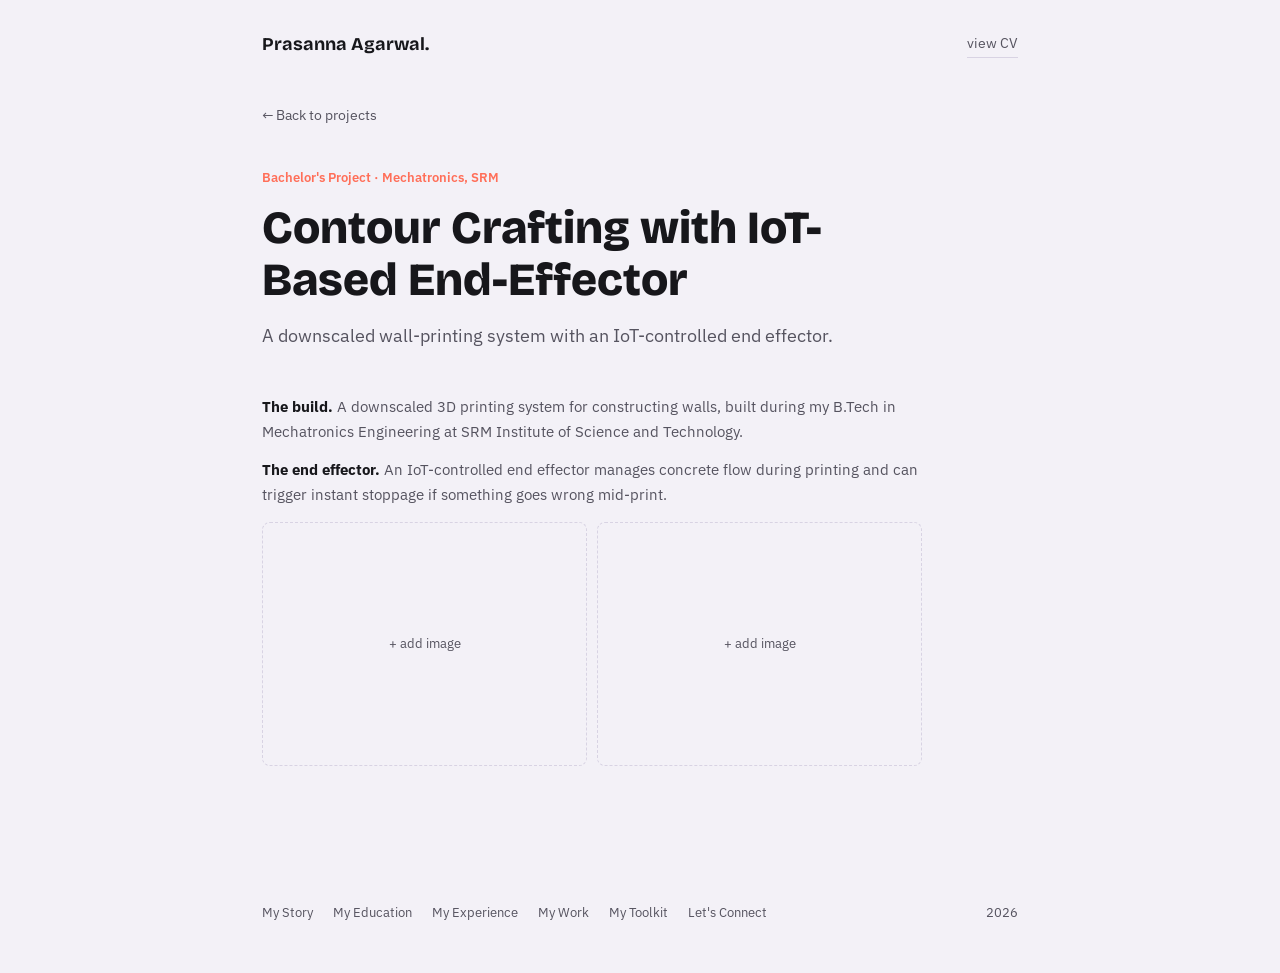
==== projects/contour-crafting/index.html @ 1745b342 "Add files via upload" ====
<!DOCTYPE html>
<html lang="en">
<head>
<meta charset="UTF-8">
<meta name="viewport" content="width=device-width, initial-scale=1.0">
<title>Contour Crafting 3D Printer — Prasanna Agarwal</title>
<link rel="preconnect" href="https://fonts.googleapis.com">
<link rel="preconnect" href="https://fonts.gstatic.com" crossorigin>
<link href="https://fonts.googleapis.com/css2?family=Bricolage+Grotesque:opsz,wght@12..96,400..800&family=IBM+Plex+Sans:wght@400;500;600&display=swap" rel="stylesheet">
<link rel="stylesheet" href="../../style.css">
</head>
<body>

<header class="site-header">
  <a href="../../index.html" class="wordmark">Prasanna Agarwal.</a>
  <a class="cv-link" href="../../Prasanna_Agarwal_CV.pdf" target="_blank" rel="noopener">view CV</a>
</header>

<main>
  <div class="project-page">
    <a class="back-link" href="../../index.html#work">← Back to projects</a>

    <span class="project-page-tag">Bachelor's Project · Mechatronics, SRM</span>
    <h1>Contour Crafting with IoT-Based End-Effector</h1>
    <p class="project-page-lede">A downscaled wall-printing system with an IoT-controlled end effector.</p>

    <div class="project-detail">
      <p><strong>The build.</strong> A downscaled 3D printing system for constructing walls, built during my B.Tech in Mechatronics Engineering at SRM Institute of Science and Technology.</p>
      <p><strong>The end effector.</strong> An IoT-controlled end effector manages concrete flow during printing and can trigger instant stoppage if something goes wrong mid-print.</p>

      <!-- Add more detail here (specific hardware, control approach, results) once you're ready to expand this page -->

      <div class="project-media">
        <figure class="media-placeholder"><span>+ add image</span></figure>
        <figure class="media-placeholder"><span>+ add image</span></figure>
      </div>

      <!-- Add a project-links block here once you have a repo or report link for this project -->
    </div>
  </div>
</main>

<footer class="site-footer">
  <nav>
    <a href="../../index.html#about">My Story</a>
    <a href="../../index.html#education">My Education</a>
    <a href="../../index.html#experience">My Experience</a>
    <a href="../../index.html#work">My Work</a>
    <a href="../../index.html#toolkit">My Toolkit</a>
    <a href="../../index.html#contact">Let's Connect</a>
  </nav>
  <span id="year"></span>
</footer>

<div class="tooltip" id="tooltip" role="tooltip"></div>
<script src="../../script.js"></script>
</body>
</html>
---- style.css ----
/* ============================================
   TOKENS — cobalt / coral, lavender-paper, personal & bold
   ============================================ */
:root {
  --ink:      #17171B;
  --paper:    #F3F1F7;   /* pale cool lavender-white */
  --paper-2:  #EAE6F1;
  --accent:   #3452FF;   /* cobalt */
  --accent-2: #FF6F59;   /* coral */
  --line:     #D8D3E3;
  --text-soft: #55535F;

  --font-display: 'Bricolage Grotesque', sans-serif;
  --font-body: 'IBM Plex Sans', sans-serif;

  --max-w: 900px;
  --edge: clamp(24px, 6vw, 72px);
}

* { box-sizing: border-box; }
html { scroll-behavior: smooth; }

@media (prefers-reduced-motion: reduce) {
  html { scroll-behavior: auto; }
  *, *::before, *::after { animation-duration: 0.01ms !important; transition-duration: 0.01ms !important; }
}

body {
  margin: 0;
  background: var(--paper);
  color: var(--ink);
  font-family: var(--font-body);
  font-size: 17px;
  line-height: 1.65;
  -webkit-font-smoothing: antialiased;
}

a { color: inherit; text-decoration: none; }

a:focus-visible, button:focus-visible {
  outline: 2px solid var(--accent);
  outline-offset: 3px;
}

h2 {
  font-family: var(--font-display);
  font-weight: 700;
  margin: 0 0 22px;
  font-size: clamp(26px, 3.6vw, 38px);
  line-height: 1.18;
  max-width: 18ch;
}

p { margin: 0; }
code {
  font-family: monospace;
  background: rgba(52, 82, 255, 0.08);
  padding: 0.1em 0.4em;
  border-radius: 3px;
  font-size: 0.88em;
  color: var(--accent);
}

/* ============================================
   HEADER
   ============================================ */
.site-header {
  display: flex;
  justify-content: space-between;
  align-items: center;
  max-width: var(--max-w);
  margin: 0 auto;
  padding: 30px var(--edge) 0;
}

.wordmark {
  font-family: var(--font-display);
  font-weight: 700;
  font-size: 18px;
}

.cv-link {
  font-size: 14px;
  color: var(--text-soft);
  border-bottom: 1px solid var(--line);
  padding-bottom: 2px;
}
.cv-link:hover { color: var(--accent); border-color: var(--accent); }

/* ============================================
   HERO / WORD COLLAGE
   ============================================ */
.hero {
  max-width: var(--max-w);
  margin: 0 auto;
  padding: clamp(48px, 9vw, 100px) var(--edge) 30px;
}

.hero-lede {
  font-size: clamp(19px, 2.4vw, 24px);
  max-width: 30ch;
  color: var(--ink);
  margin-bottom: 40px;
}

.word-collage {
  display: flex;
  flex-direction: column;
  align-items: flex-start;
  gap: 2px;
}

.cw {
  font-family: var(--font-display);
  line-height: 0.98;
}

.cw-a {
  font-size: clamp(22px, 3vw, 30px);
  font-weight: 500;
  color: var(--text-soft);
}
.cw-b {
  font-size: clamp(56px, 11vw, 118px);
  font-weight: 800;
  color: var(--ink);
}
.cw-c {
  font-size: clamp(30px, 5vw, 52px);
  font-weight: 400;
  font-style: italic;
  color: var(--text-soft);
  -webkit-text-stroke: 0;
}
.cw-dash {
  font-size: clamp(15px, 1.8vw, 18px);
  font-weight: 500;
  color: var(--accent);
  margin-left: 4px;
}
.cw-final {
  font-size: clamp(56px, 11vw, 118px);
  font-weight: 800;
  color: var(--accent);
  margin-top: 6px;
}
.cw-caption {
  font-family: var(--font-body);
  font-size: 14px;
  color: var(--text-soft);
  margin-top: 10px;
}

.tip-hint {
  margin-top: 34px;
  font-size: 13px;
  color: var(--text-soft);
  font-style: italic;
}

/* ============================================
   SHARED SECTION STYLES
   ============================================ */
main > section {
  max-width: var(--max-w);
  margin: 0 auto;
  padding: 70px var(--edge);
  border-top: 1px solid var(--line);
}

.section-kicker {
  font-family: var(--font-display);
  font-weight: 600;
  font-size: 13px;
  text-transform: lowercase;
  color: var(--accent-2);
  margin-bottom: 12px;
}

/* ============================================
   MY STORY
   ============================================ */
.story-body {
  margin-top: 26px;
  max-width: 64ch;
  display: flex;
  flex-direction: column;
  gap: 18px;
  color: var(--text-soft);
}

.term {
  font: inherit;
  color: var(--ink);
  font-weight: 600;
  background: none;
  border: none;
  border-bottom: 1.5px dotted var(--accent);
  padding: 0;
  cursor: pointer;
  position: relative;
}
.term:hover, .term:focus-visible { color: var(--accent); }

/* ============================================
   MY EDUCATION
   ============================================ */
.education-list {
  margin-top: 30px;
  display: flex;
  flex-direction: column;
  gap: 28px;
}

.education-head {
  display: flex;
  justify-content: space-between;
  align-items: baseline;
  gap: 12px;
  flex-wrap: wrap;
}

.education-head h3 {
  font-family: var(--font-display);
  font-size: 19px;
  font-weight: 700;
}

.education-dates {
  font-size: 13px;
  color: var(--accent-2);
  font-weight: 600;
  white-space: nowrap;
}

.education-org {
  font-size: 14.5px;
  color: var(--text-soft);
  margin-top: 4px;
}

.education-detail {
  margin-top: 10px;
  font-size: 15px;
  color: var(--text-soft);
  max-width: 62ch;
}

/* ============================================
   MY EXPERIENCE
   ============================================ */
.experience-list {
  margin-top: 30px;
  display: flex;
  flex-direction: column;
  gap: 36px;
}

.experience-item { max-width: 66ch; }

.experience-head {
  display: flex;
  justify-content: space-between;
  align-items: baseline;
  gap: 12px;
  flex-wrap: wrap;
}

.experience-head h3 {
  font-family: var(--font-display);
  font-size: 19px;
  font-weight: 700;
}

.experience-dates {
  font-size: 13px;
  color: var(--accent-2);
  font-weight: 600;
  white-space: nowrap;
}

.experience-org {
  font-size: 14.5px;
  color: var(--text-soft);
  margin-top: 4px;
}

.experience-summary {
  margin-top: 10px;
  font-size: 15px;
  color: var(--text-soft);
}

.experience-bullets {
  margin: 14px 0 0;
  padding-left: 20px;
  color: var(--text-soft);
  font-size: 15px;
  display: flex;
  flex-direction: column;
  gap: 8px;
}

.experience-highlight {
  margin-top: 20px;
  padding: 20px clamp(16px, 3vw, 26px);
  background: var(--paper-2);
  border: 1px solid var(--line);
  border-radius: 10px;
}
.experience-highlight h4 {
  font-family: var(--font-display);
  font-size: 15px;
  font-weight: 700;
  margin-bottom: 10px;
}
.experience-highlight p {
  font-size: 14.5px;
  color: var(--text-soft);
  padding-bottom: 10px;
}
.experience-highlight p strong { color: var(--ink); }
.experience-highlight .project-links { margin-bottom: 0; }

.project-link--disabled {
  cursor: default;
  color: var(--text-soft);
  background: var(--paper);
}
.project-link--disabled:hover {
  color: var(--text-soft);
  background: var(--paper);
  border-color: var(--line);
}

/* ============================================
   MY WORK — project cards as plain links
   ============================================ */
.project-card {
  display: grid;
  grid-template-columns: 84px 1fr;
  align-items: center;
  gap: 20px;
  padding: 18px 20px;
  border: 1px solid var(--line);
  border-radius: 10px;
  background: var(--paper-2);
  transition: background 0.15s ease, border-color 0.15s ease;
}
.project-card:hover {
  background: #E3DEF0;
  border-color: var(--accent);
}
.project-card:hover h3 { color: var(--accent); }


.project-visual {
  width: 84px;
  height: 58px;
}
.project-visual svg { width: 100%; height: 100%; }
.pv-path { stroke: var(--accent); stroke-width: 4; stroke-linecap: round; }
.pv-dot { fill: var(--accent-2); }
.pv-box { fill: none; stroke: var(--text-soft); stroke-width: 3; }
.pv-mist circle { fill: var(--accent); opacity: 0.55; }
.pv-wave rect { fill: var(--accent); }

.project-tag {
  font-size: 12.5px;
  font-weight: 600;
  color: var(--accent-2);
  display: block;
  margin-bottom: 4px;
}

.project-text h3 {
  font-family: var(--font-display);
  font-size: 19px;
  font-weight: 700;
  margin: 0 0 4px;
}

.project-text p {
  font-size: 14.5px;
  color: var(--text-soft);
}

.project-detail {
  padding: 0;
}

.project-detail p {
  font-size: 15px;
  color: var(--text-soft);
  padding-bottom: 14px;
}
.project-detail p strong { color: var(--ink); }

.project-media {
  display: grid;
  grid-template-columns: 1fr 1fr;
  gap: 10px;
  margin-bottom: 16px;
}

.media-placeholder {
  margin: 0;
  aspect-ratio: 4 / 3;
  border: 1.5px dashed var(--line);
  border-radius: 8px;
  display: flex;
  align-items: center;
  justify-content: center;
  background: var(--paper);
}
.media-placeholder span {
  font-size: 13px;
  color: var(--text-soft);
}

.project-media img {
  width: 100%;
  height: 100%;
  object-fit: cover;
  border-radius: 8px;
  display: block;
}

.project-links {
  display: flex;
  gap: 12px;
  margin-bottom: 18px;
}

.project-link {
  font-size: 13.5px;
  font-weight: 600;
  color: var(--ink);
  border: 1px solid var(--line);
  padding: 7px 14px;
  border-radius: 30px;
  background: var(--paper);
}
.project-link:hover {
  color: var(--paper);
  background: var(--accent);
  border-color: var(--accent);
}

/* ============================================
   TOOLKIT
   ============================================ */
.toolkit-list {
  margin-top: 30px;
  display: flex;
  flex-direction: column;
}

.toolkit-row {
  display: grid;
  grid-template-columns: 1fr 2fr;
  gap: 20px;
  padding: 16px 0;
  border-top: 1px solid var(--line);
}
.toolkit-row:last-child { border-bottom: 1px solid var(--line); }

.toolkit-cat {
  font-weight: 600;
  font-size: 15px;
}
.toolkit-items {
  color: var(--text-soft);
  font-size: 15px;
}

/* ============================================
   CONNECT
   ============================================ */
.connect-lede {
  margin-top: 18px;
  color: var(--text-soft);
  max-width: 48ch;
}

.connect-email {
  display: inline-block;
  margin-top: 30px;
  font-family: var(--font-display);
  font-weight: 800;
  font-size: clamp(24px, 4.4vw, 38px);
  border-bottom: 3px solid var(--accent-2);
}
.connect-email:hover { color: var(--accent); border-color: var(--accent); }

.connect-links {
  margin-top: 24px;
  display: flex;
  gap: 22px;
}
.connect-links a { color: var(--text-soft); font-size: 15px; }
.connect-links a:hover { color: var(--ink); }

.status-badge {
  margin-top: 40px;
  display: inline-flex;
  align-items: center;
  gap: 8px;
  font-size: 13.5px;
  color: var(--text-soft);
  border: 1px solid var(--line);
  padding: 7px 14px;
  border-radius: 30px;
}
.status-dot {
  width: 7px;
  height: 7px;
  border-radius: 50%;
  background: #3FB65F;
  box-shadow: 0 0 0 3px rgba(63, 182, 95, 0.18);
}

/* ============================================
   FOOTER
   ============================================ */
.site-footer {
  max-width: var(--max-w);
  margin: 0 auto;
  padding: 30px var(--edge) 50px;
  display: flex;
  justify-content: space-between;
  align-items: center;
  font-size: 13px;
  color: var(--text-soft);
}
.site-footer nav { display: flex; gap: 20px; }
.site-footer nav a:hover { color: var(--ink); }

/* ============================================
   TOOLTIP
   ============================================ */
.tooltip {
  position: fixed;
  max-width: 260px;
  background: var(--ink);
  color: var(--paper);
  font-size: 13.5px;
  line-height: 1.45;
  padding: 10px 13px;
  border-radius: 8px;
  pointer-events: none;
  opacity: 0;
  transform: translateY(4px);
  transition: opacity 0.15s ease, transform 0.15s ease;
  z-index: 20;
}
.tooltip.visible { opacity: 1; transform: translateY(0); }

/* ============================================
   PROJECT DETAIL PAGES
   ============================================ */
.project-page {
  max-width: var(--max-w);
  margin: 0 auto;
  padding: 40px var(--edge) 90px;
}

.back-link {
  display: inline-block;
  font-size: 14px;
  color: var(--text-soft);
  margin-bottom: 40px;
}
.back-link:hover { color: var(--accent); }

.project-page-tag {
  font-size: 13px;
  font-weight: 600;
  color: var(--accent-2);
  display: block;
  margin-bottom: 14px;
}

.project-page h1 {
  font-family: var(--font-display);
  font-weight: 800;
  font-size: clamp(30px, 5vw, 46px);
  line-height: 1.12;
  max-width: 20ch;
  margin: 0 0 16px;
}

.project-page-lede {
  font-size: 18px;
  color: var(--text-soft);
  max-width: 56ch;
  margin-bottom: 44px;
}

.project-page .project-detail {
  max-width: 66ch;
}
@media (max-width: 640px) {
  .project-card {
    grid-template-columns: 56px 1fr;
    gap: 14px;
  }
  .project-visual { width: 56px; height: 40px; }
  .toolkit-row { grid-template-columns: 1fr; gap: 4px; }
  .education-head, .experience-head { flex-direction: column; gap: 2px; }
  .site-footer { flex-direction: column; gap: 14px; align-items: flex-start; }
}
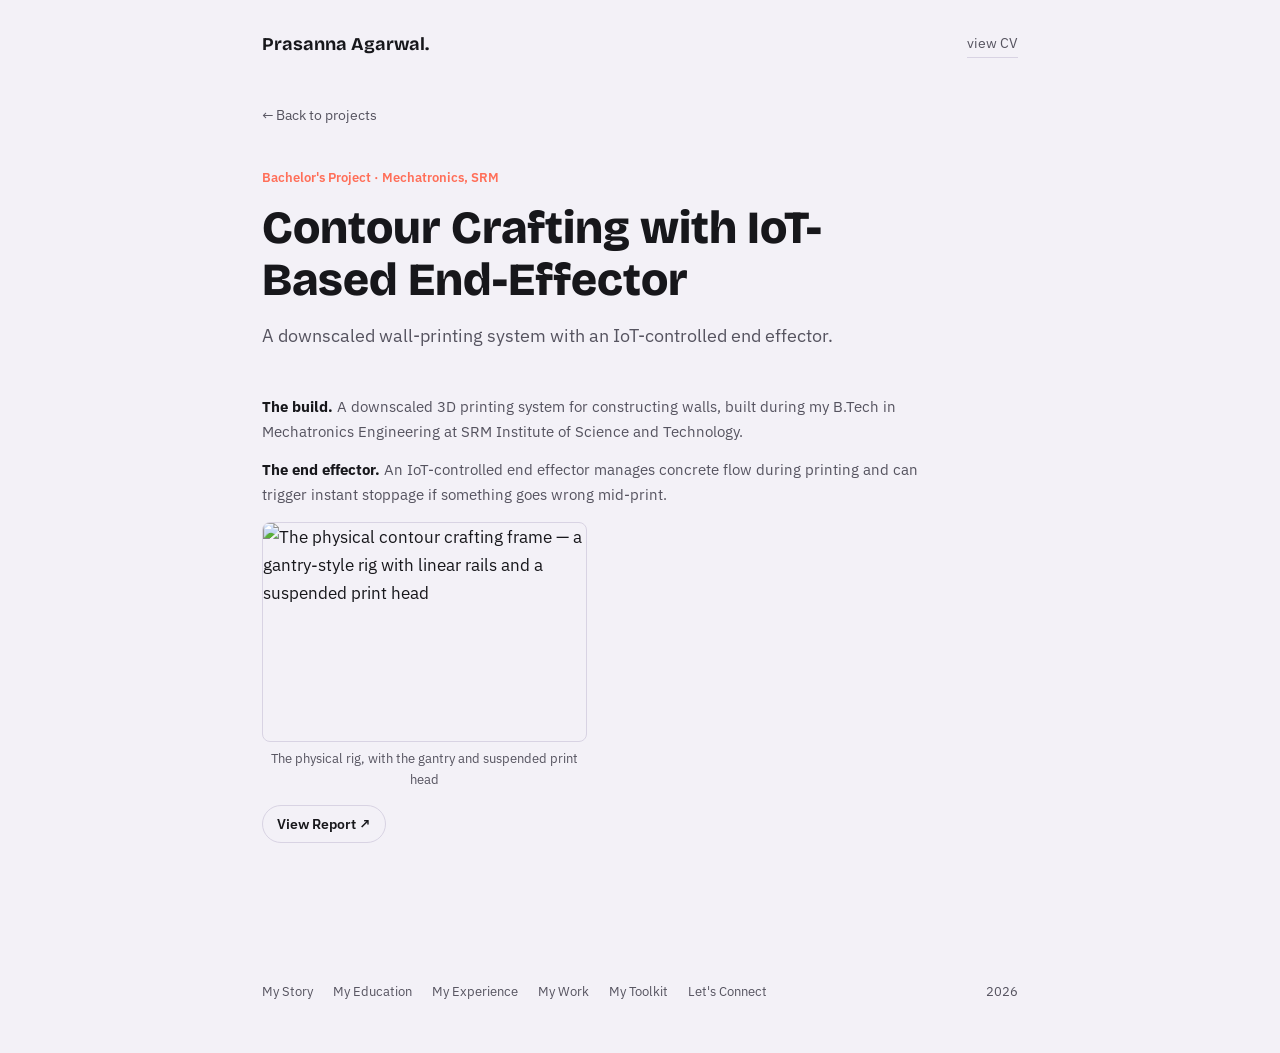
==== commit 66582e3d: "Add files via upload" ====
--- a/projects/contour-crafting/index.html
+++ b/projects/contour-crafting/index.html
@@ -30,12 +30,13 @@
 
       <!-- Add more detail here (specific hardware, control approach, results) once you're ready to expand this page -->
 
-      <div class="project-media">
-        <figure class="media-placeholder"><span>+ add image</span></figure>
-        <figure class="media-placeholder"><span>+ add image</span></figure>
+      <div class="project-media project-media--single">
+        <figure><img src="contour-crafting-robot.png" alt="The physical contour crafting frame — a gantry-style rig with linear rails and a suspended print head"><figcaption>The physical rig, with the gantry and suspended print head</figcaption></figure>
       </div>
 
-      <!-- Add a project-links block here once you have a repo or report link for this project -->
+      <div class="project-links">
+        <a href="https://drive.google.com/file/d/1OwDYiPm5V5KmVCCfqvbSK_SXb65v1fn_/view?usp=drive_link" class="project-link" target="_blank" rel="noopener">View Report ↗</a>
+      </div>
     </div>
   </div>
 </main>
--- a/style.css
+++ b/style.css
@@ -420,10 +420,22 @@
 
 .project-media img {
   width: 100%;
-  height: 100%;
-  object-fit: cover;
+  height: 220px;
+  object-fit: contain;
   border-radius: 8px;
   display: block;
+  background: var(--paper);
+  border: 1px solid var(--line);
+}
+
+.project-media figure {
+  margin: 0;
+}
+.project-media figcaption {
+  margin-top: 6px;
+  font-size: 12.5px;
+  color: var(--text-soft);
+  text-align: center;
 }
 
 .project-links {
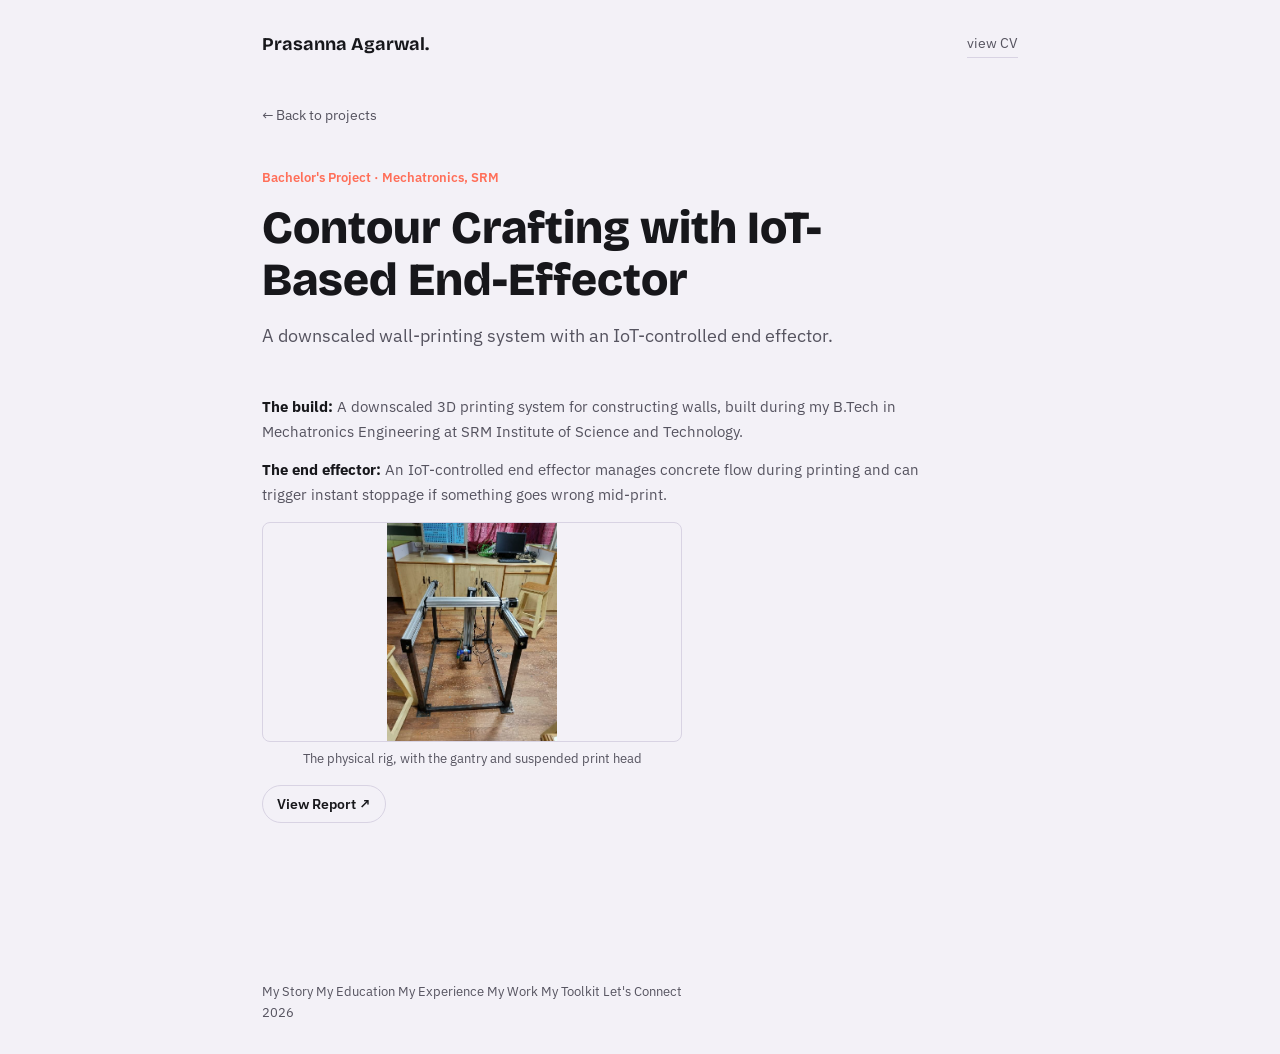
==== commit d14a6a30: "Add files via upload" ====
--- a/projects/contour-crafting/index.html
+++ b/projects/contour-crafting/index.html
@@ -3,7 +3,7 @@
 <head>
 <meta charset="UTF-8">
 <meta name="viewport" content="width=device-width, initial-scale=1.0">
-<title>Contour Crafting 3D Printer — Prasanna Agarwal</title>
+<title>Contour Crafting 3D Printer, Prasanna Agarwal</title>
 <link rel="preconnect" href="https://fonts.googleapis.com">
 <link rel="preconnect" href="https://fonts.gstatic.com" crossorigin>
 <link href="https://fonts.googleapis.com/css2?family=Bricolage+Grotesque:opsz,wght@12..96,400..800&family=IBM+Plex+Sans:wght@400;500;600&display=swap" rel="stylesheet">
@@ -25,13 +25,13 @@
     <p class="project-page-lede">A downscaled wall-printing system with an IoT-controlled end effector.</p>
 
     <div class="project-detail">
-      <p><strong>The build.</strong> A downscaled 3D printing system for constructing walls, built during my B.Tech in Mechatronics Engineering at SRM Institute of Science and Technology.</p>
-      <p><strong>The end effector.</strong> An IoT-controlled end effector manages concrete flow during printing and can trigger instant stoppage if something goes wrong mid-print.</p>
+      <p><strong>The build:</strong> A downscaled 3D printing system for constructing walls, built during my B.Tech in Mechatronics Engineering at SRM Institute of Science and Technology.</p>
+      <p><strong>The end effector:</strong> An IoT-controlled end effector manages concrete flow during printing and can trigger instant stoppage if something goes wrong mid-print.</p>
 
       <!-- Add more detail here (specific hardware, control approach, results) once you're ready to expand this page -->
 
       <div class="project-media project-media--single">
-        <figure><img src="contour-crafting-robot.png" alt="The physical contour crafting frame — a gantry-style rig with linear rails and a suspended print head"><figcaption>The physical rig, with the gantry and suspended print head</figcaption></figure>
+        <figure><img src="contour-crafting-robot.png" alt="The physical contour crafting frame, a gantry-style rig with linear rails and a suspended print head"><figcaption>The physical rig, with the gantry and suspended print head</figcaption></figure>
       </div>
 
       <div class="project-links">
--- a/style.css
+++ b/style.css
@@ -301,26 +301,14 @@
   gap: 8px;
 }
 
-.experience-highlight {
-  margin-top: 20px;
-  padding: 20px clamp(16px, 3vw, 26px);
-  background: var(--paper-2);
-  border: 1px solid var(--line);
-  border-radius: 10px;
-}
-.experience-highlight h4 {
-  font-family: var(--font-display);
-  font-size: 15px;
-  font-weight: 700;
-  margin-bottom: 10px;
-}
-.experience-highlight p {
+.experience-item > p {
+  margin-top: 14px;
   font-size: 14.5px;
   color: var(--text-soft);
-  padding-bottom: 10px;
-}
-.experience-highlight p strong { color: var(--ink); }
-.experience-highlight .project-links { margin-bottom: 0; }
+  max-width: 62ch;
+}
+.experience-item > p strong { color: var(--ink); }
+.experience-item .project-links { margin-top: 16px; margin-bottom: 0; }
 
 .project-link--disabled {
   cursor: default;
@@ -334,32 +322,67 @@
 }
 
 /* ============================================
-   MY WORK — project cards as plain links
-   ============================================ */
+   MY WORK — thumbnail grid cards
+   ============================================ */
+.work-lede {
+  margin-top: 18px;
+  color: var(--text-soft);
+  max-width: 56ch;
+}
+
+.project-list {
+  margin-top: 36px;
+  display: grid;
+  grid-template-columns: repeat(auto-fit, minmax(260px, 1fr));
+  gap: 22px;
+}
+
 .project-card {
-  display: grid;
-  grid-template-columns: 84px 1fr;
+  display: flex;
+  flex-direction: column;
+  border: 1px solid var(--line);
+  border-radius: 12px;
+  background: var(--paper-2);
+  overflow: hidden;
+  transition: border-color 0.2s ease, transform 0.2s ease, box-shadow 0.2s ease;
+}
+.project-card:hover {
+  border-color: var(--accent);
+  transform: translateY(-3px);
+  box-shadow: 0 10px 24px rgba(23, 23, 27, 0.08);
+}
+.project-card:hover h3 { color: var(--accent); }
+
+.project-thumb {
+  aspect-ratio: 16 / 10;
+  overflow: hidden;
+  background: var(--paper);
+  border-bottom: 1px solid var(--line);
+}
+.project-thumb img {
+  width: 100%;
+  height: 100%;
+  object-fit: cover;
+  display: block;
+  transition: transform 0.35s ease;
+}
+.project-card:hover .project-thumb img { transform: scale(1.05); }
+
+.project-thumb--icon {
+  display: flex;
   align-items: center;
-  gap: 20px;
-  padding: 18px 20px;
-  border: 1px solid var(--line);
-  border-radius: 10px;
-  background: var(--paper-2);
-  transition: background 0.15s ease, border-color 0.15s ease;
-}
-.project-card:hover {
-  background: #E3DEF0;
-  border-color: var(--accent);
-}
-.project-card:hover h3 { color: var(--accent); }
-
-
-.project-visual {
-  width: 84px;
-  height: 58px;
-}
-.project-visual svg { width: 100%; height: 100%; }
-.pv-path { stroke: var(--accent); stroke-width: 4; stroke-linecap: round; }
+  justify-content: center;
+  padding: 22px 30px;
+}
+.project-thumb--icon svg { width: 100%; height: 100%; max-height: 90px; }
+
+.project-text {
+  padding: 18px 20px 20px;
+  display: flex;
+  flex-direction: column;
+}
+
+.pv-path { stroke: var(--accent); stroke-width: 4; stroke-linecap: round; fill: none; }
 .pv-dot { fill: var(--accent-2); }
 .pv-box { fill: none; stroke: var(--text-soft); stroke-width: 3; }
 .pv-mist circle { fill: var(--accent); opacity: 0.55; }
@@ -401,6 +424,11 @@
   grid-template-columns: 1fr 1fr;
   gap: 10px;
   margin-bottom: 16px;
+}
+
+.project-media--single {
+  grid-template-columns: 1fr;
+  max-width: 420px;
 }
 
 .media-placeholder {
@@ -440,6 +468,7 @@
 
 .project-links {
   display: flex;
+  flex-wrap: wrap;
   gap: 12px;
   margin-bottom: 18px;
 }
@@ -533,20 +562,8 @@
 }
 
 /* ============================================
-   FOOTER
-   ============================================ */
-.site-footer {
-  max-width: var(--max-w);
-  margin: 0 auto;
-  padding: 30px var(--edge) 50px;
-  display: flex;
-  justify-content: space-between;
-  align-items: center;
-  font-size: 13px;
-  color: var(--text-soft);
-}
-.site-footer nav { display: flex; gap: 20px; }
-.site-footer nav a:hover { color: var(--ink); }
+   FOOTER (see FOOTER GRID rules near end of file)
+   ============================================ */
 
 /* ============================================
    TOOLTIP
@@ -613,12 +630,154 @@
   max-width: 66ch;
 }
 @media (max-width: 640px) {
-  .project-card {
-    grid-template-columns: 56px 1fr;
-    gap: 14px;
-  }
-  .project-visual { width: 56px; height: 40px; }
   .toolkit-row { grid-template-columns: 1fr; gap: 4px; }
   .education-head, .experience-head { flex-direction: column; gap: 2px; }
-  .site-footer { flex-direction: column; gap: 14px; align-items: flex-start; }
-}
+}
+
+/* ============================================
+   LANGUAGES BLOCK
+   ============================================ */
+.languages-block {
+  margin-top: 34px;
+  padding-top: 26px;
+  border-top: 1px solid var(--line);
+}
+.languages-block h4 {
+  font-family: var(--font-display);
+  font-size: 14px;
+  font-weight: 700;
+  color: var(--accent-2);
+  margin: 0 0 12px;
+}
+.languages-list {
+  display: flex;
+  flex-wrap: wrap;
+  gap: 10px 24px;
+  font-size: 15px;
+  color: var(--text-soft);
+}
+.languages-list strong { color: var(--ink); }
+
+/* ============================================
+   PROJECT CARD HOVER SNEAK-PEEK
+   ============================================ */
+.project-peek {
+  display: block;
+  max-height: 0;
+  overflow: hidden;
+  opacity: 0;
+  font-size: 12.5px;
+  font-weight: 600;
+  color: var(--accent);
+  transition: max-height 0.25s ease, opacity 0.2s ease, margin-top 0.25s ease;
+}
+.project-card:hover .project-peek,
+.project-card:focus-visible .project-peek {
+  max-height: 40px;
+  opacity: 1;
+  margin-top: 8px;
+}
+
+/* ============================================
+   SCROLL-REVEAL ANIMATION
+   ============================================ */
+.reveal {
+  opacity: 0;
+  transform: translateY(18px);
+  transition: opacity 0.6s ease, transform 0.6s ease;
+}
+.reveal.is-visible {
+  opacity: 1;
+  transform: translateY(0);
+}
+
+/* ============================================
+   SCROLL-REACTIVE BOT MASCOT
+   ============================================ */
+.bot-mascot {
+  position: fixed;
+  right: 22px;
+  bottom: 22px;
+  width: 52px;
+  height: 52px;
+  z-index: 30;
+  pointer-events: none;
+  opacity: 0.92;
+  transition: transform 0.4s ease;
+}
+.bot-mascot svg { width: 100%; height: 100%; }
+.bot-mascot .bot-body { fill: var(--paper-2); stroke: var(--ink); stroke-width: 3; }
+.bot-mascot .bot-eye { fill: var(--ink); transition: fill 0.4s ease, cy 0.4s ease; }
+.bot-mascot .bot-antenna { stroke: var(--ink); stroke-width: 3; }
+.bot-mascot .bot-tip { fill: var(--accent); transition: fill 0.4s ease; }
+
+/* Section-based mascot color states, toggled via JS */
+body[data-section="about"] .bot-tip,
+body[data-section="education"] .bot-tip { fill: var(--accent-2); }
+body[data-section="work"] .bot-eye,
+body[data-section="experience"] .bot-eye { fill: var(--accent); }
+body[data-section="contact"] .bot-mascot { transform: translateY(-4px) rotate(-6deg); }
+
+@media (max-width: 640px) {
+  .bot-mascot { width: 40px; height: 40px; right: 14px; bottom: 14px; }
+}
+
+/* ============================================
+   FOOTER GRID
+   ============================================ */
+.site-footer {
+  max-width: var(--max-w);
+  margin: 0 auto;
+  padding: 50px var(--edge) 30px;
+  font-size: 13px;
+  color: var(--text-soft);
+}
+
+.footer-grid {
+  display: grid;
+  grid-template-columns: 1fr 1fr 1.4fr 1fr;
+  gap: 28px;
+  padding-bottom: 34px;
+}
+
+.footer-col {
+  display: flex;
+  flex-direction: column;
+  gap: 10px;
+}
+.footer-col h5 {
+  font-family: var(--font-display);
+  font-size: 12.5px;
+  font-weight: 700;
+  color: var(--accent);
+  text-transform: lowercase;
+  margin: 0 0 2px;
+}
+.footer-col a {
+  color: var(--text-soft);
+  font-size: 13.5px;
+}
+.footer-col a:hover { color: var(--ink); }
+
+.footer-status {
+  display: flex;
+  align-items: center;
+  gap: 8px;
+  font-size: 13.5px;
+  color: var(--text-soft);
+}
+
+.footer-col--contact { text-align: left; }
+
+.footer-bottom {
+  padding-top: 22px;
+  border-top: 1px solid var(--line);
+  font-size: 12.5px;
+}
+
+@media (max-width: 720px) {
+  .footer-grid {
+    grid-template-columns: 1fr 1fr;
+    row-gap: 30px;
+  }
+}
